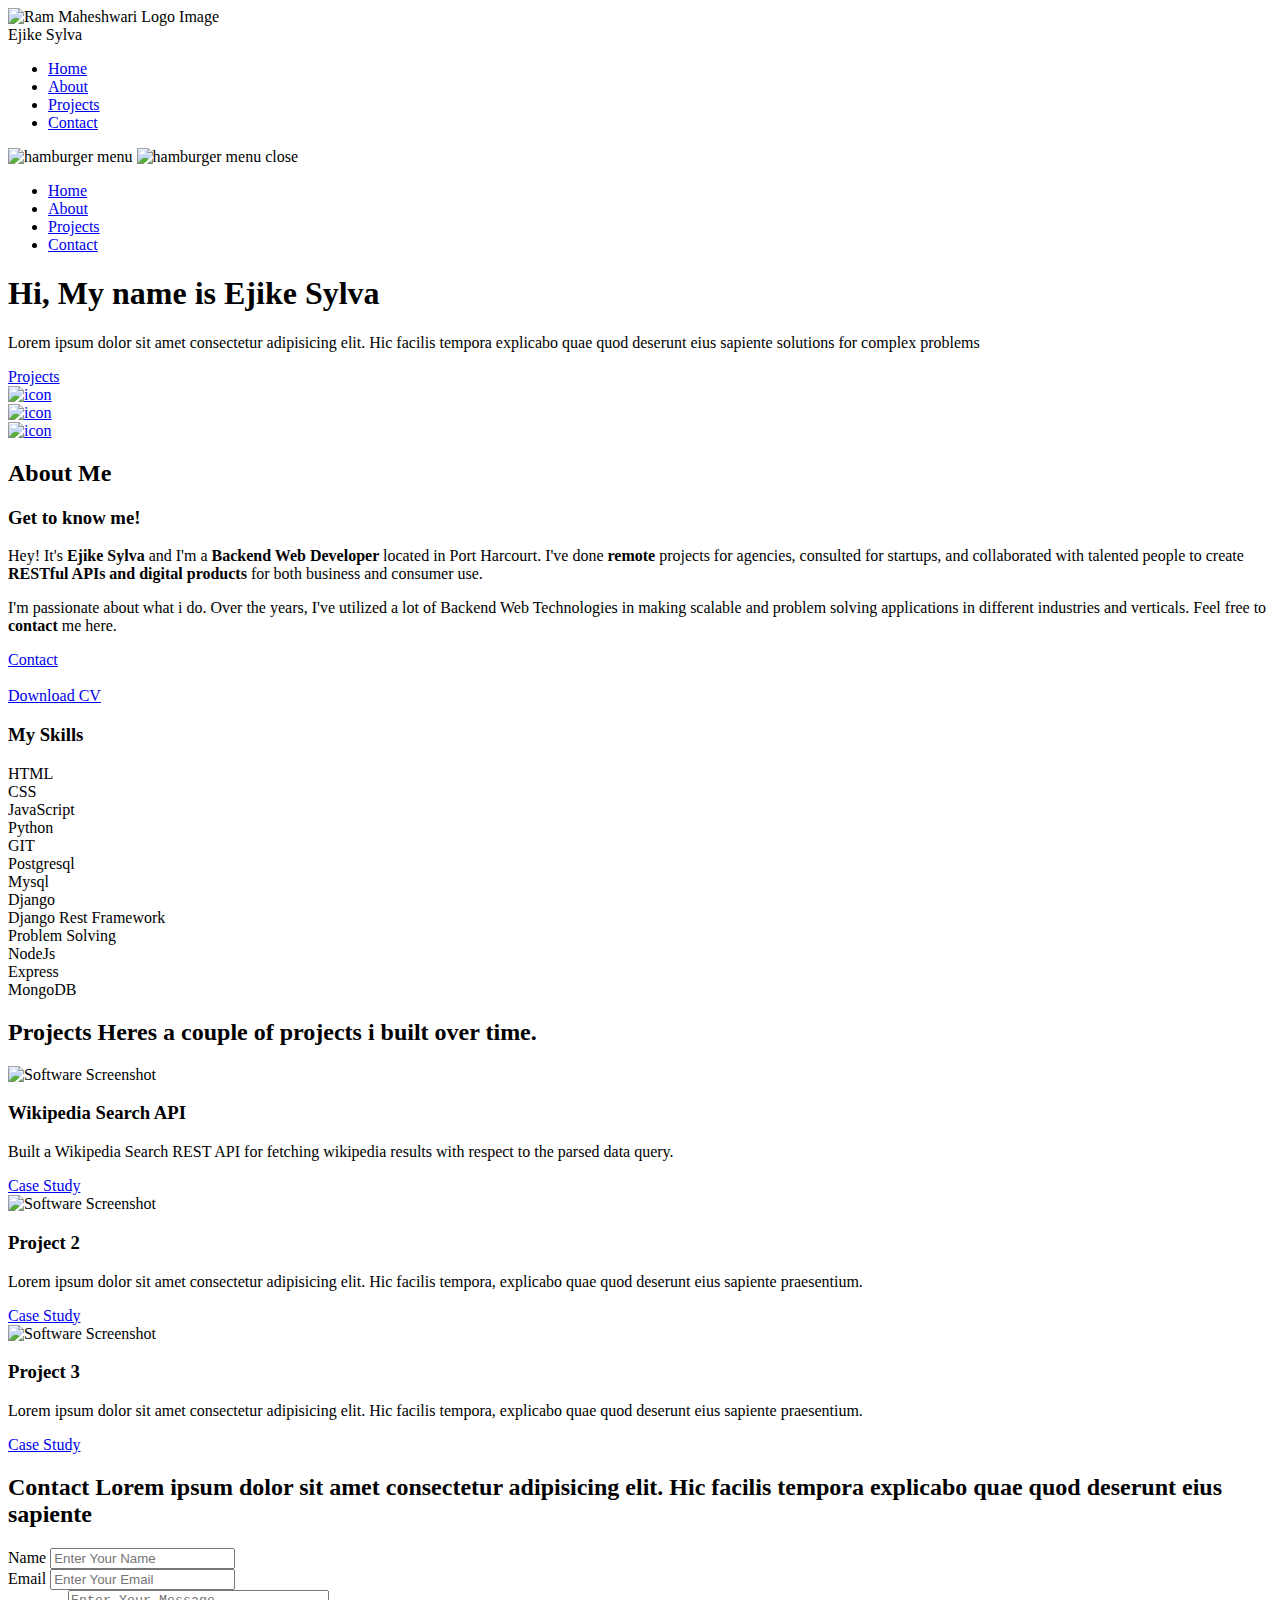
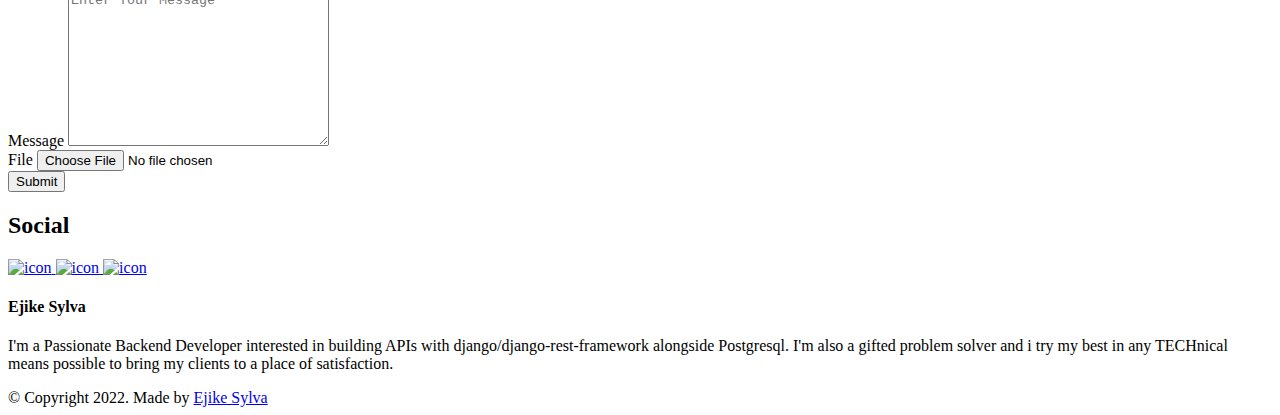
==== index.html @ a20f7a28 "'update'" ====
<!DOCTYPE html>
<html lang="en">
	<head>
		<meta charset="UTF-8" />
		<meta name="viewport" content="width=device-width, initial-scale=1.0" />
		<meta http-equiv="X-UA-Compatible" content="ie=edge" />
		<title>Ejike Sylva Portfolio</title>
		<meta name="description" content="Portfolio Template for Developer" />

		<link rel="stylesheet" href="css/style.css" />

		<link rel="preconnect" href="https://fonts.googleapis.com" />
		<link rel="preconnect" href="https://fonts.gstatic.com" crossorigin />
		<link
			href="https://fonts.googleapis.com/css2?family=Source+Sans+Pro:wght@400;600;700;900&display=swap"
			rel="stylesheet"
		/>
	</head>
	<body>
		<header class="header">
			<div class="header__content">
				<div class="header__logo-container">
					<div class="header__logo-img-cont">
						<img
							src="./assets/jpeg/ejike-sylva.jpg"
							alt="Ram Maheshwari Logo Image"
							class="header__logo-img"
						/>
					</div>
					<span class="header__logo-sub">Ejike Sylva</span>
				</div>
				<div class="header__main">
					<ul class="header__links">
						<li class="header__link-wrapper">
							<a href="./index.html" class="header__link">
								Home
							</a>
						</li>
						<li class="header__link-wrapper">
							<a href="./index.html#about" class="header__link"
								>About
							</a>
						</li>
						<li class="header__link-wrapper">
							<a
								href="./index.html#projects"
								class="header__link"
							>
								Projects
							</a>
						</li>
						<li class="header__link-wrapper">
							<a href="./index.html#contact" class="header__link">
								Contact
							</a>
						</li>
					</ul>
					<div class="header__main-ham-menu-cont">
						<img
							src="./assets/svg/ham-menu.svg"
							alt="hamburger menu"
							class="header__main-ham-menu"
						/>
						<img
							src="./assets/svg/ham-menu-close.svg"
							alt="hamburger menu close"
							class="header__main-ham-menu-close d-none"
						/>
					</div>
				</div>
			</div>
			<div class="header__sm-menu">
				<div class="header__sm-menu-content">
					<ul class="header__sm-menu-links">
						<li class="header__sm-menu-link">
							<a href="./index.html"> Home </a>
						</li>

						<li class="header__sm-menu-link">
							<a href="./index.html#about"> About </a>
						</li>

						<li class="header__sm-menu-link">
							<a href="./index.html#projects"> Projects </a>
						</li>

						<li class="header__sm-menu-link">
							<a href="./index.html#contact"> Contact </a>
						</li>
					</ul>
				</div>
			</div>
		</header>
		<section class="home-hero">
			<div class="home-hero__content">
				<h1 class="heading-primary">Hi, My name is Ejike Sylva</h1>
				<div class="home-hero__info">
					<p class="text-primary">
							Lorem ipsum dolor sit amet consectetur adipisicing elit.
						Hic facilis tempora explicabo quae quod deserunt eius
						sapiente solutions for complex problems
					</p>
				</div>
				<div class="home-hero__cta">
					<a href="./#projects" class="btn btn--bg">Projects</a>
				</div>
			</div>
			<div class="home-hero__socials">
				<div class="home-hero__social">
					<a
						href="https://www.linkedin.com/in/ejike-sylva-58147a212?s=09"
						class="home-hero__social-icon-link"
					>
						<img
							src="./assets/png/linkedin-ico.png"
							alt="icon"
							class="home-hero__social-icon"
						/>
					</a>
				</div>
				<div class="home-hero__social">
					<a
						href="https://github.com/DevSylva"
						class="home-hero__social-icon-link"
					>
						<img
							src="./assets/png/github-ico.png"
							alt="icon"
							class="home-hero__social-icon"
						/>
					</a>
				</div>
				<div class="home-hero__social">
					<a
						href="https://twitter.com/devSylva_?t=e5MxEY6s0dPuECM4Q7MQQA&s=09"
						class="home-hero__social-icon-link"
					>
						<img
							src="./assets/png/twitter-ico.png"
							alt="icon"
							class="home-hero__social-icon"
						/>
					</a>
				</div>
				<!-- <div class="home-hero__social">
					<a href="#" class="home-hero__social-icon-link">
						<img
							src="./assets/png/yt-ico.png"
							alt="icon"
							class="home-hero__social-icon"
						/>
					</a>
				</div> -->
				<!-- <div class="home-hero__social">
					<a
						href="#"
						class="home-hero__social-icon-link home-hero__social-icon-link--bd-none"
					>
						<img
							src="./assets/png/insta-ico.png"
							alt="icon"
							class="home-hero__social-icon"
						/>
					</a>
				</div> -->
			</div>
			<div class="home-hero__mouse-scroll-cont">
				<div class="mouse"></div>
			</div>
		</section>
		<section id="about" class="about sec-pad">
			<div class="main-container">
				<h2 class="heading heading-sec heading-sec__mb-med">
					<span class="heading-sec__main">About Me</span>
					<span class="heading-sec__sub">
						<!-- Lorem ipsum dolor sit amet consectetur adipisicing elit.
						Hic facilis tempora explicabo quae quod deserunt eius
						sapiente -->
					</span>
				</h2>
				<div class="about__content">
					<div class="about__content-main">
						<h3 class="about__content-title">Get to know me!</h3>
						<div class="about__content-details">
							<p class="about__content-details-para">
								Hey! It's
								<strong>Ejike Sylva</strong>
								and I'm a
								<strong> Backend Web Developer </strong>
								located in Port Harcourt. I've done
								<strong> remote </strong>
								projects for agencies, consulted for startups,
								and collaborated with talented people to create
								<strong
									>RESTful APIs and digital products
								</strong>
								for both business and consumer use.
							</p>
							<p class="about__content-details-para">
								I'm passionate about what i do. Over the years,
								I've utilized a lot of Backend Web Technologies
								in making scalable and problem solving
								applications in different industries and
								verticals. Feel free to
								<strong>contact</strong> me here.
							</p>
						</div>
						<a
							href="./#contact"
							class="btn btn--med btn--theme dynamicBgClr m-4 p-4"
							>Contact</a
						>
            <br>
            <!-- <br> -->
            <br>
						<a
							href="https://drive.google.com/file/d/1f53SVpIRqyZtM-JJHrcmC3ZoDpPP6-9q/view"
							class="btn btn--med btn--theme dynamicBgClr m-4 pt-4"
							>Download CV</a
						>
					</div>
					<div class="about__content-skills">
						<h3 class="about__content-title">My Skills</h3>
						<div class="skills">
							<div class="skills__skill">HTML</div>
							<div class="skills__skill">CSS</div>
							<div class="skills__skill">JavaScript</div>
							<div class="skills__skill">Python</div>
							<div class="skills__skill">GIT</div>
							<div class="skills__skill">Postgresql</div>
							<div class="skills__skill">Mysql</div>
							<div class="skills__skill">Django</div>
							<div class="skills__skill">
								Django Rest Framework
							</div>
							<div class="skills__skill">Problem Solving</div>
							<div class="skills__skill">NodeJs</div>
							<div class="skills__skill">Express</div>
							<div class="skills__skill">MongoDB</div>
						</div>
					</div>
				</div>
			</div>
		</section>
		<section id="projects" class="projects sec-pad">
			<div class="main-container">
				<h2 class="heading heading-sec heading-sec__mb-bg">
					<span class="heading-sec__main">Projects</span>
					<span class="heading-sec__sub">
						Heres a couple of projects i built over time.
					</span>
				</h2>

				<div class="projects__content">
					<div class="projects__row">
						<div class="projects__row-img-cont">
							<img
								src="./assets/jpeg/project.jpg"
								alt="Software Screenshot"
								class="projects__row-img"
								loading="lazy"
							/>
						</div>
						<div class="projects__row-content">
							<h3 class="projects__row-content-title">
								Wikipedia Search API
							</h3>
							<p class="projects__row-content-desc">
								Built a Wikipedia Search REST API for fetching wikipedia results with respect to the parsed data query.
							</p>
							<a
								href="./project-1.html"
								class="btn btn--med btn--theme dynamicBgClr"
								target="_blank"
								>Case Study</a
							>
						</div>
					</div>
					<div class="projects__row">
						<div class="projects__row-img-cont">
							<img
								src="./assets/jpeg/project-mockup-example.jpeg"
								alt="Software Screenshot"
								class="projects__row-img"
								loading="lazy"
							/>
						</div>
						<div class="projects__row-content">
							<h3 class="projects__row-content-title">
								Project 2
							</h3>
							<p class="projects__row-content-desc">
								Lorem ipsum dolor sit amet consectetur
								adipisicing elit. Hic facilis tempora, explicabo
								quae quod deserunt eius sapiente praesentium.
							</p>
							<a
								href="./project-2.html"
								class="btn btn--med btn--theme dynamicBgClr"
								target="_blank"
								>Case Study</a
							>
						</div>
					</div>
					<div class="projects__row">
						<div class="projects__row-img-cont">
							<img
								src="./assets/jpeg/project-mockup-example.jpeg"
								alt="Software Screenshot"
								class="projects__row-img"
								loading="lazy"
							/>
						</div>
						<div class="projects__row-content">
							<h3 class="projects__row-content-title">
								Project 3
							</h3>
							<p class="projects__row-content-desc">
								Lorem ipsum dolor sit amet consectetur
								adipisicing elit. Hic facilis tempora, explicabo
								quae quod deserunt eius sapiente praesentium.
							</p>
							<a
								href="./project-3.html"
								class="btn btn--med btn--theme dynamicBgClr"
								target="_blank"
								>Case Study</a
							>
						</div>
					</div>
				</div>
			</div>
		</section>
		<section id="contact" class="contact sec-pad dynamicBg">
			<div class="main-container">
				<h2 class="heading heading-sec heading-sec__mb-med">
					<span class="heading-sec__main heading-sec__main--lt"
						>Contact</span
					>
					<span class="heading-sec__sub heading-sec__sub--lt">
						Lorem ipsum dolor sit amet consectetur adipisicing elit.
						Hic facilis tempora explicabo quae quod deserunt eius
						sapiente
					</span>
				</h2>
				<div class="contact__form-container">
					<form
						name="contact"
						action="#"
						class="contact__form"
						data-netlify="true"
					>
						<div class="contact__form-field">
							<label class="contact__form-label" for="name"
								>Name</label
							>
							<input
								required
								placeholder="Enter Your Name"
								type="text"
								class="contact__form-input"
								name="name"
								id="name"
							/>
						</div>
						<div class="contact__form-field">
							<label class="contact__form-label" for="email"
								>Email</label
							>
							<input
								required
								placeholder="Enter Your Email"
								type="text"
								class="contact__form-input"
								name="email"
								id="email"
							/>
						</div>
						<div class="contact__form-field">
							<label class="contact__form-label" for="message"
								>Message</label
							>
							<textarea
								required
								cols="30"
								rows="10"
								class="contact__form-input"
								placeholder="Enter Your Message"
								name="message"
								id="message"
							></textarea>
						</div>
						<div class="contact__form-field">
							<label class="contact__form-label" for="file"
								>File</label
							>
							<input
								type="file"
								class="contact__form-input"
								name="file"
								id="file"
							/>
						</div>
						<button
							type="submit"
							class="btn btn--theme contact__btn"
						>
							Submit
						</button>
					</form>
				</div>
			</div>
		</section>
		<footer class="main-footer">
			<div class="main-container">
				<div class="main-footer__upper">
					<div class="main-footer__row main-footer__row-1">
						<h2 class="heading heading-sm main-footer__heading-sm">
							<span>Social</span>
						</h2>
						<div class="main-footer__social-cont">
							<a
								target="_blank"
								rel="noreferrer"
								href="https://www.linkedin.com/in/ejike-sylva-58147a212?s=09"
							>
								<img
									class="main-footer__icon"
									src="./assets/png/linkedin-ico.png"
									alt="icon"
								/>
							</a>
							<a
								target="_blank"
								rel="noreferrer"
								href="https://github.com/DevSylva"
							>
								<img
									class="main-footer__icon"
									src="./assets/png/github-ico.png"
									alt="icon"
								/>
							</a>
							<a
								target="_blank"
								rel="noreferrer"
								href="https://twitter.com/devSylva_?t=e5MxEY6s0dPuECM4Q7MQQA&s=09"
							>
								<img
									class="main-footer__icon"
									src="./assets/png/twitter-ico.png"
									alt="icon"
								/>
							</a>
							<!-- <a target="_blank" rel="noreferrer" href="#">
								<img
									class="main-footer__icon"
									src="./assets/png/yt-ico.png"
									alt="icon"
								/>
							</a>
							<a target="_blank" rel="noreferrer" href="#">
								<img
									class="main-footer__icon main-footer__icon--mr-none"
									src="./assets/png/insta-ico.png"
									alt="icon"
								/>
							</a> -->
						</div>
					</div>
					<div class="main-footer__row main-footer__row-2">
						<h4 class="heading heading-sm text-lt">Ejike Sylva</h4>
						<p class="main-footer__short-desc">
							I'm a Passionate Backend Developer interested in
							building APIs with django/django-rest-framework
							alongside Postgresql. I'm also a gifted problem
							solver and i try my best in any TECHnical means
							possible to bring my clients to a place of
							satisfaction.
						</p>
					</div>
				</div>

				<!-- If you give me some credit or shoutout here by linking to my website, then it will be a big thing for me and will help me a lot :) -->
				<div class="main-footer__lower">
					&copy; Copyright 2022. Made by
					<a
						rel="noreferrer"
						target="_blank"
						href="https://twitter.com/devSylva_?t=e5MxEY6s0dPuECM4Q7MQQA&s=09"
						>Ejike Sylva</a
					>
				</div>
			</div>
		</footer>

		<script src="./index.js"></script>
	</body>
</html>
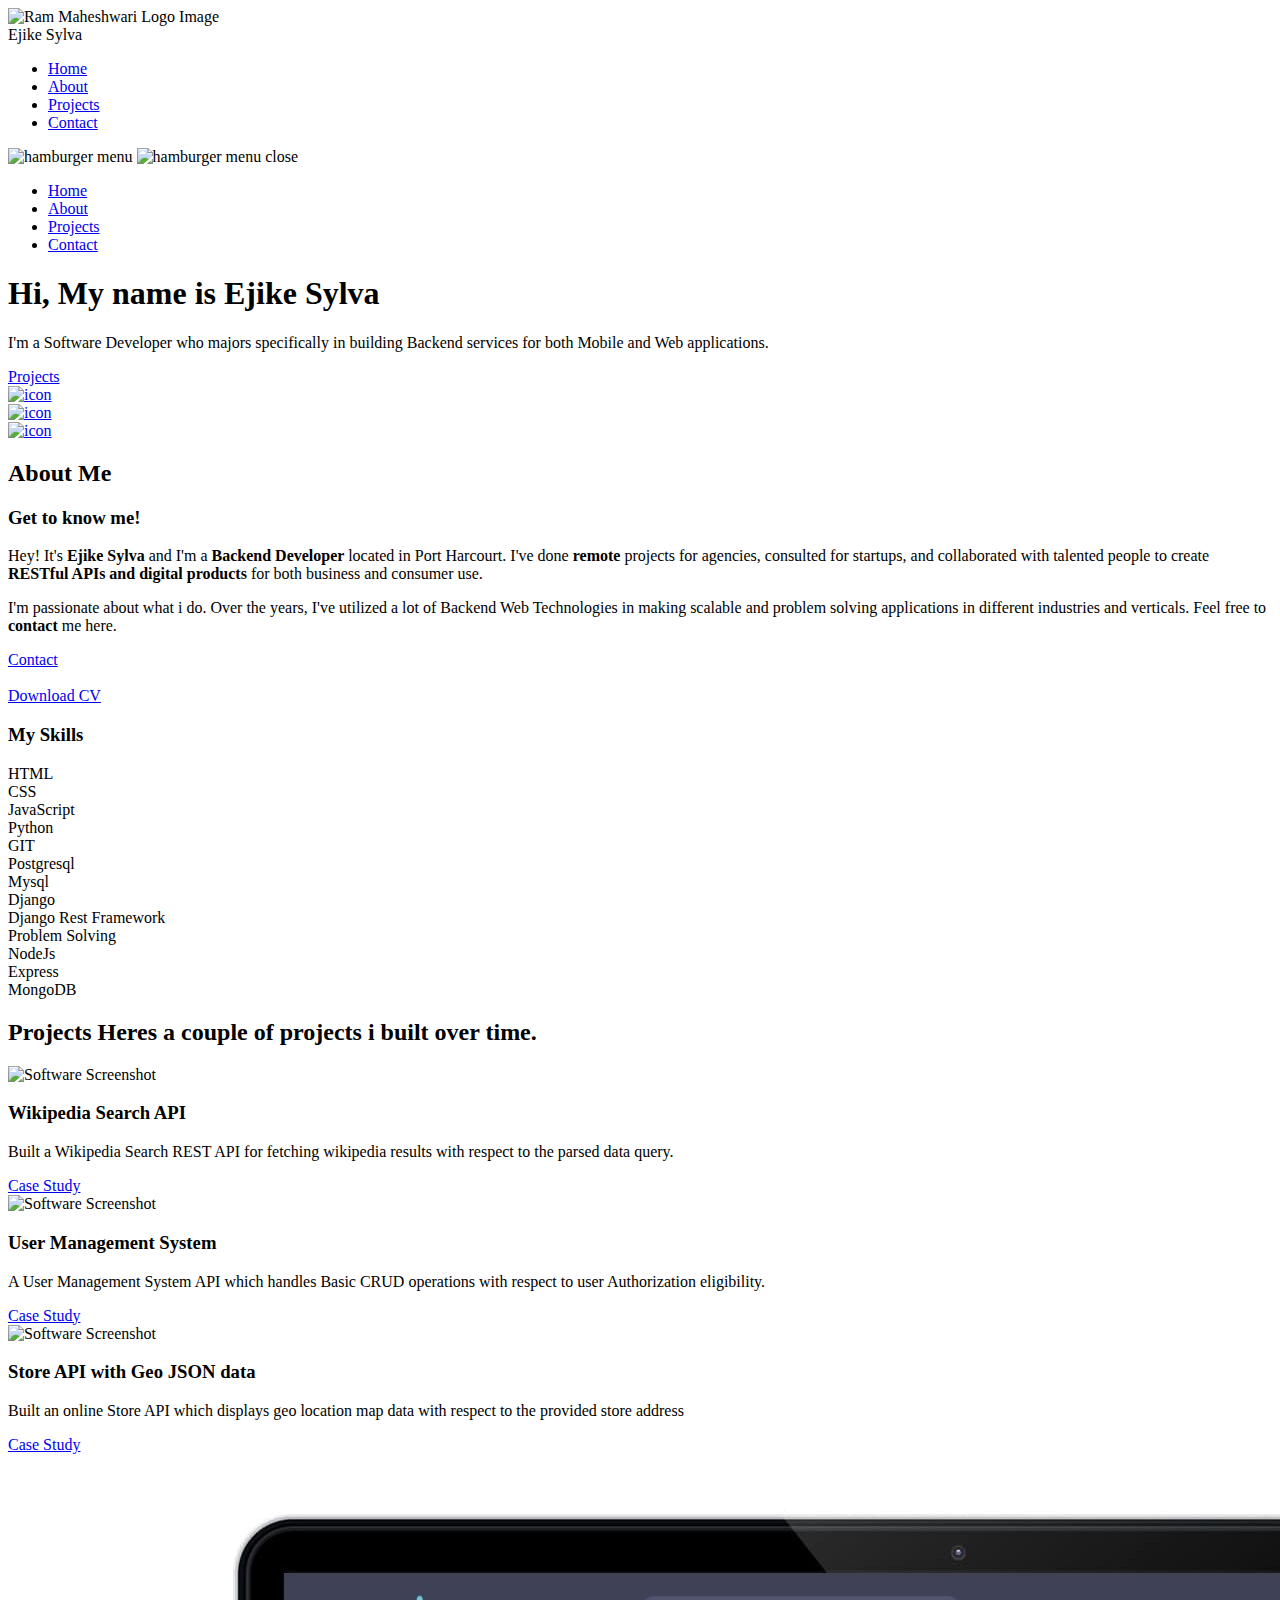
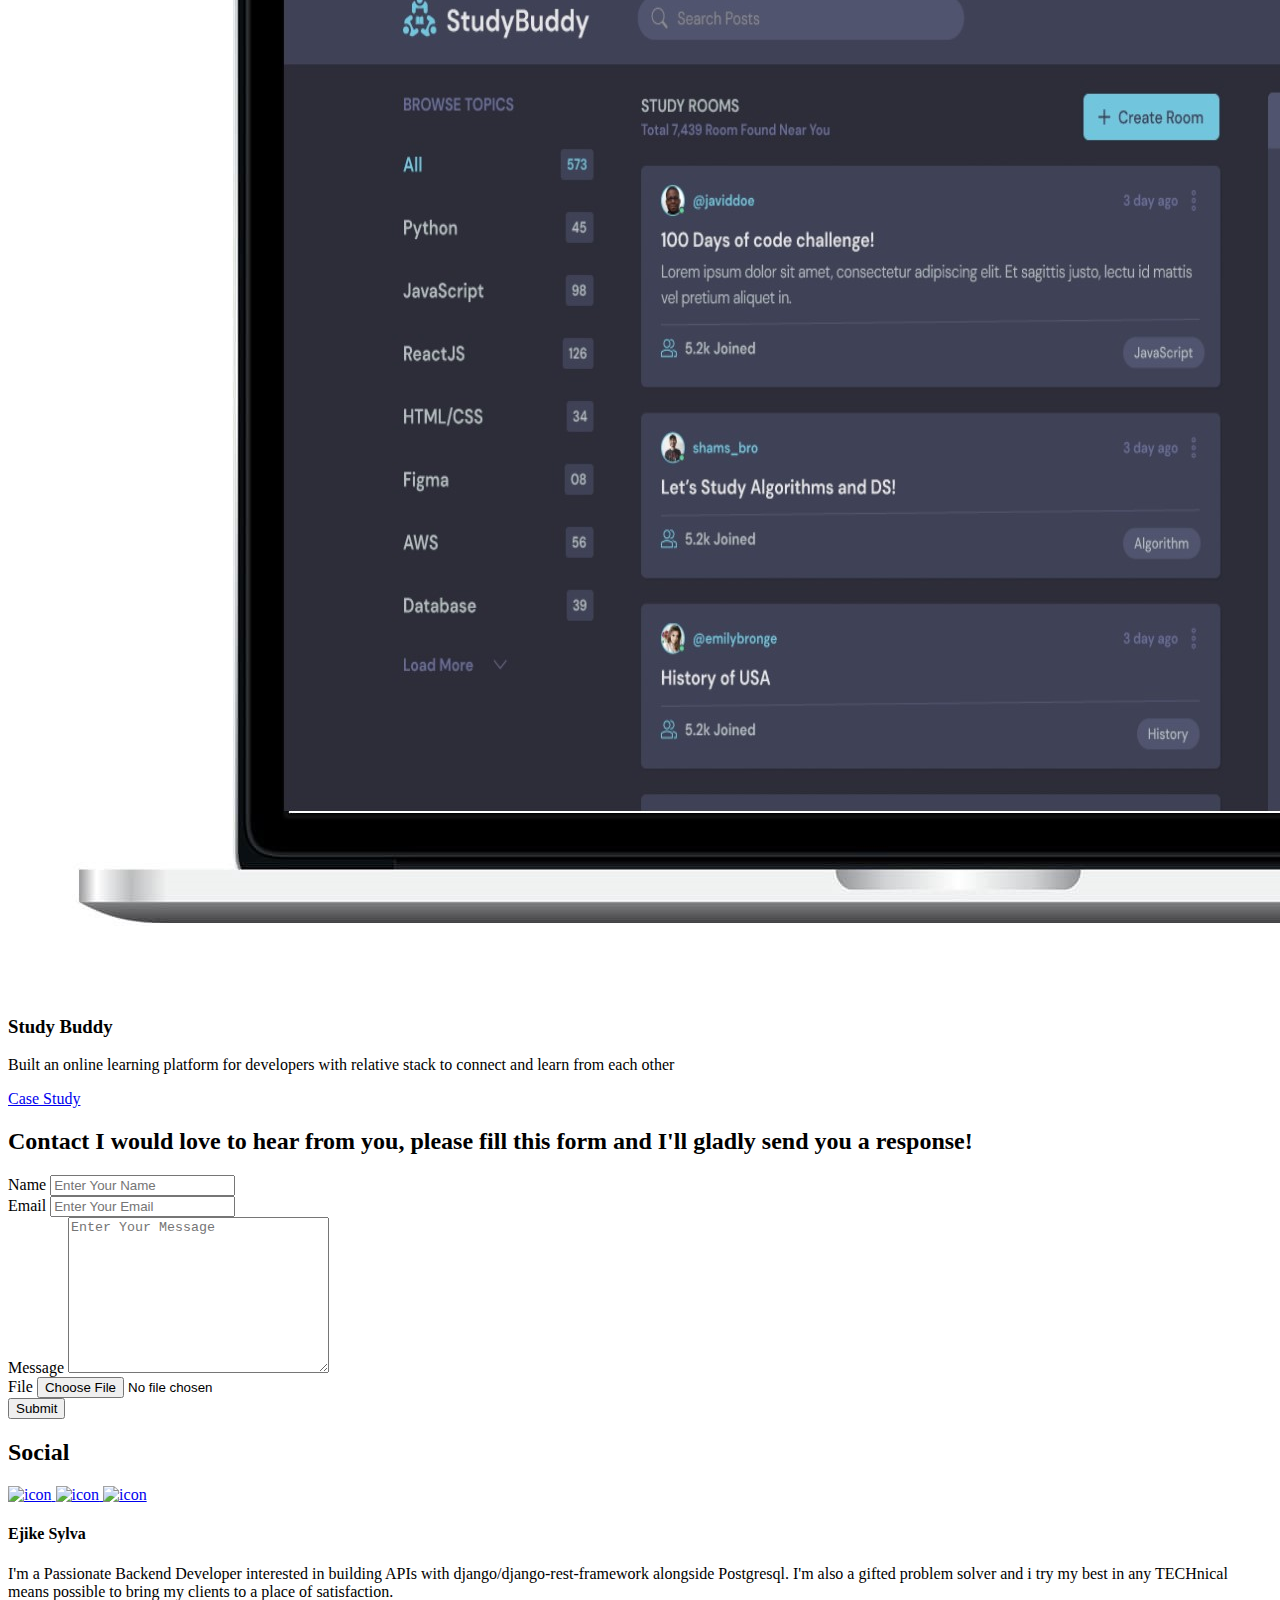
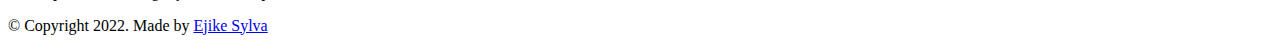
==== commit 526b3b3c: "'update'" ====
--- a/index.html
+++ b/index.html
@@ -96,9 +96,7 @@
 				<h1 class="heading-primary">Hi, My name is Ejike Sylva</h1>
 				<div class="home-hero__info">
 					<p class="text-primary">
-							Lorem ipsum dolor sit amet consectetur adipisicing elit.
-						Hic facilis tempora explicabo quae quod deserunt eius
-						sapiente solutions for complex problems
+							I'm a Software Developer who majors specifically in building Backend services for both Mobile and Web applications.
 					</p>
 				</div>
 				<div class="home-hero__cta">
@@ -186,7 +184,7 @@
 								Hey! It's
 								<strong>Ejike Sylva</strong>
 								and I'm a
-								<strong> Backend Web Developer </strong>
+								<strong> Backend Developer </strong>
 								located in Port Harcourt. I've done
 								<strong> remote </strong>
 								projects for agencies, consulted for startups,
@@ -279,7 +277,7 @@
 					<div class="projects__row">
 						<div class="projects__row-img-cont">
 							<img
-								src="./assets/jpeg/project-mockup-example.jpeg"
+								src="./assets/jpeg/project2.jpg"
 								alt="Software Screenshot"
 								class="projects__row-img"
 								loading="lazy"
@@ -287,12 +285,10 @@
 						</div>
 						<div class="projects__row-content">
 							<h3 class="projects__row-content-title">
-								Project 2
+								User Management System
 							</h3>
 							<p class="projects__row-content-desc">
-								Lorem ipsum dolor sit amet consectetur
-								adipisicing elit. Hic facilis tempora, explicabo
-								quae quod deserunt eius sapiente praesentium.
+								A User Management System API which handles Basic CRUD operations with respect to user Authorization eligibility.
 							</p>
 							<a
 								href="./project-2.html"
@@ -305,7 +301,7 @@
 					<div class="projects__row">
 						<div class="projects__row-img-cont">
 							<img
-								src="./assets/jpeg/project-mockup-example.jpeg"
+								src="./assets/jpeg/project3.jpg"
 								alt="Software Screenshot"
 								class="projects__row-img"
 								loading="lazy"
@@ -313,15 +309,37 @@
 						</div>
 						<div class="projects__row-content">
 							<h3 class="projects__row-content-title">
-								Project 3
+								Store API with Geo JSON data
 							</h3>
 							<p class="projects__row-content-desc">
-								Lorem ipsum dolor sit amet consectetur
-								adipisicing elit. Hic facilis tempora, explicabo
-								quae quod deserunt eius sapiente praesentium.
+								Built an online Store API which displays geo location map data with respect to the provided store address 
 							</p>
 							<a
 								href="./project-3.html"
+								class="btn btn--med btn--theme dynamicBgClr"
+								target="_blank"
+								>Case Study</a
+							>
+						</div>
+					</div>
+					<div class="projects__row">
+						<div class="projects__row-img-cont">
+							<img
+								src="./assets/jpeg/project-4.jpg"
+								alt="Software Screenshot"
+								class="projects__row-img"
+								loading="lazy"
+							/>
+						</div>
+						<div class="projects__row-content">
+							<h3 class="projects__row-content-title">
+								Study Buddy
+							</h3>
+							<p class="projects__row-content-desc">
+								Built an online learning platform for developers with relative stack to connect and learn from each other 
+							</p>
+							<a
+								href="./project-4.html"
 								class="btn btn--med btn--theme dynamicBgClr"
 								target="_blank"
 								>Case Study</a
@@ -338,9 +356,7 @@
 						>Contact</span
 					>
 					<span class="heading-sec__sub heading-sec__sub--lt">
-						Lorem ipsum dolor sit amet consectetur adipisicing elit.
-						Hic facilis tempora explicabo quae quod deserunt eius
-						sapiente
+						I would love to hear from you, please fill this form and I'll gladly send you a response!
 					</span>
 				</h2>
 				<div class="contact__form-container">
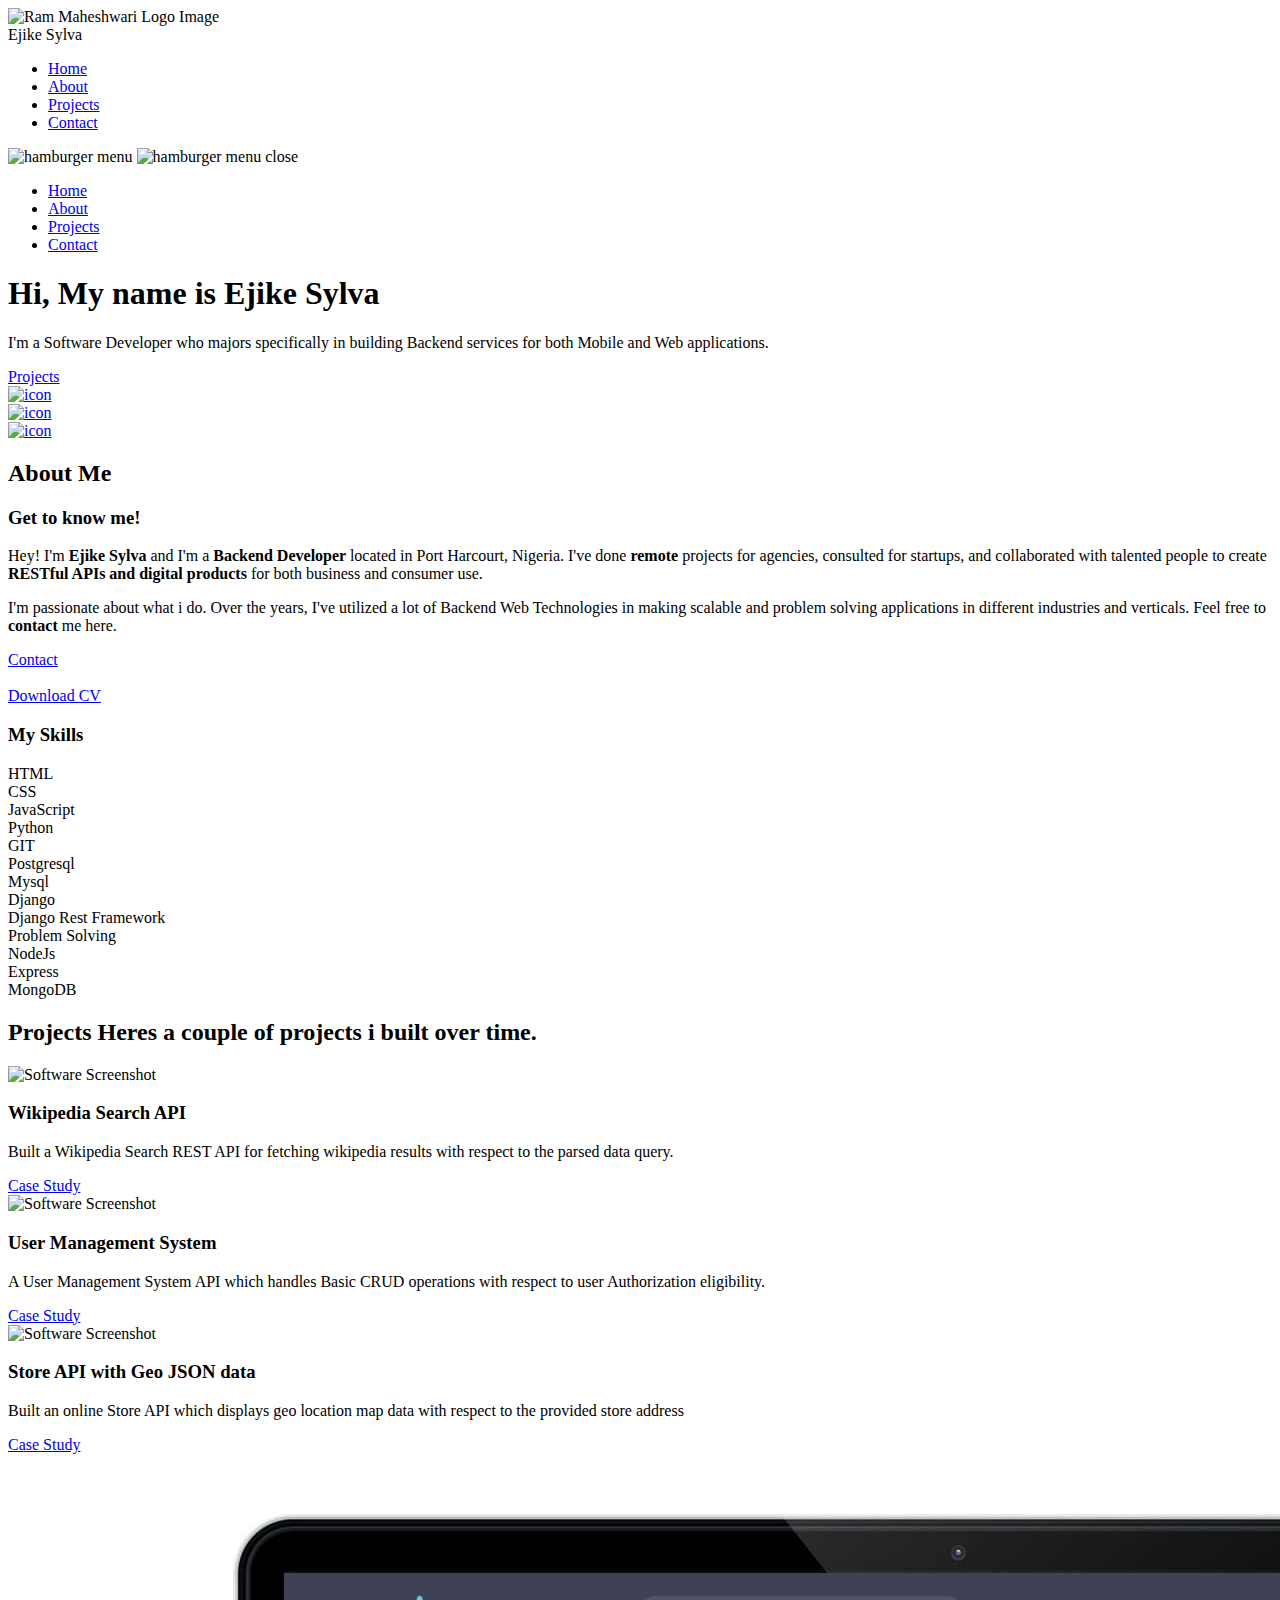
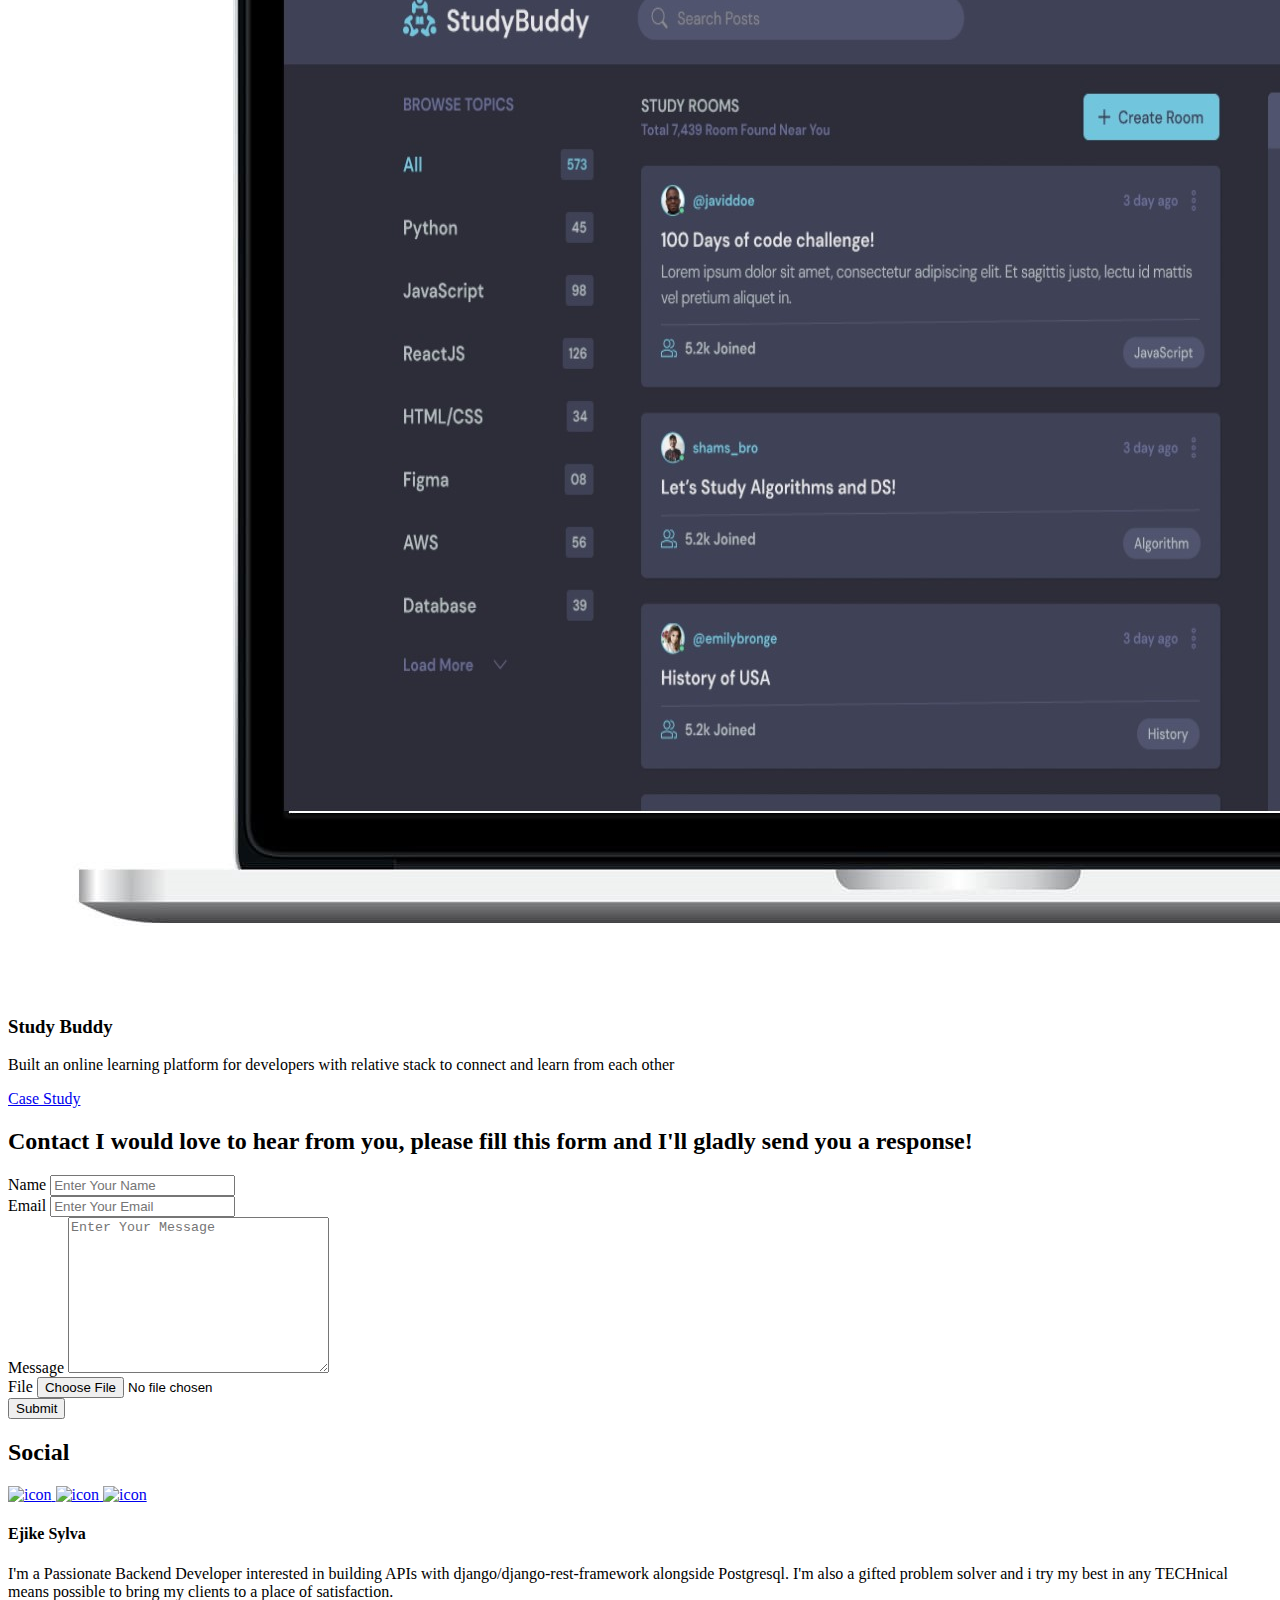
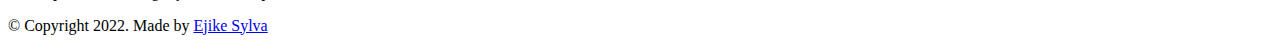
==== commit 7100ccb4: "'update'" ====
--- a/index.html
+++ b/index.html
@@ -181,11 +181,11 @@
 						<h3 class="about__content-title">Get to know me!</h3>
 						<div class="about__content-details">
 							<p class="about__content-details-para">
-								Hey! It's
+								Hey! I'm
 								<strong>Ejike Sylva</strong>
 								and I'm a
 								<strong> Backend Developer </strong>
-								located in Port Harcourt. I've done
+								located in Port Harcourt, Nigeria. I've done
 								<strong> remote </strong>
 								projects for agencies, consulted for startups,
 								and collaborated with talented people to create
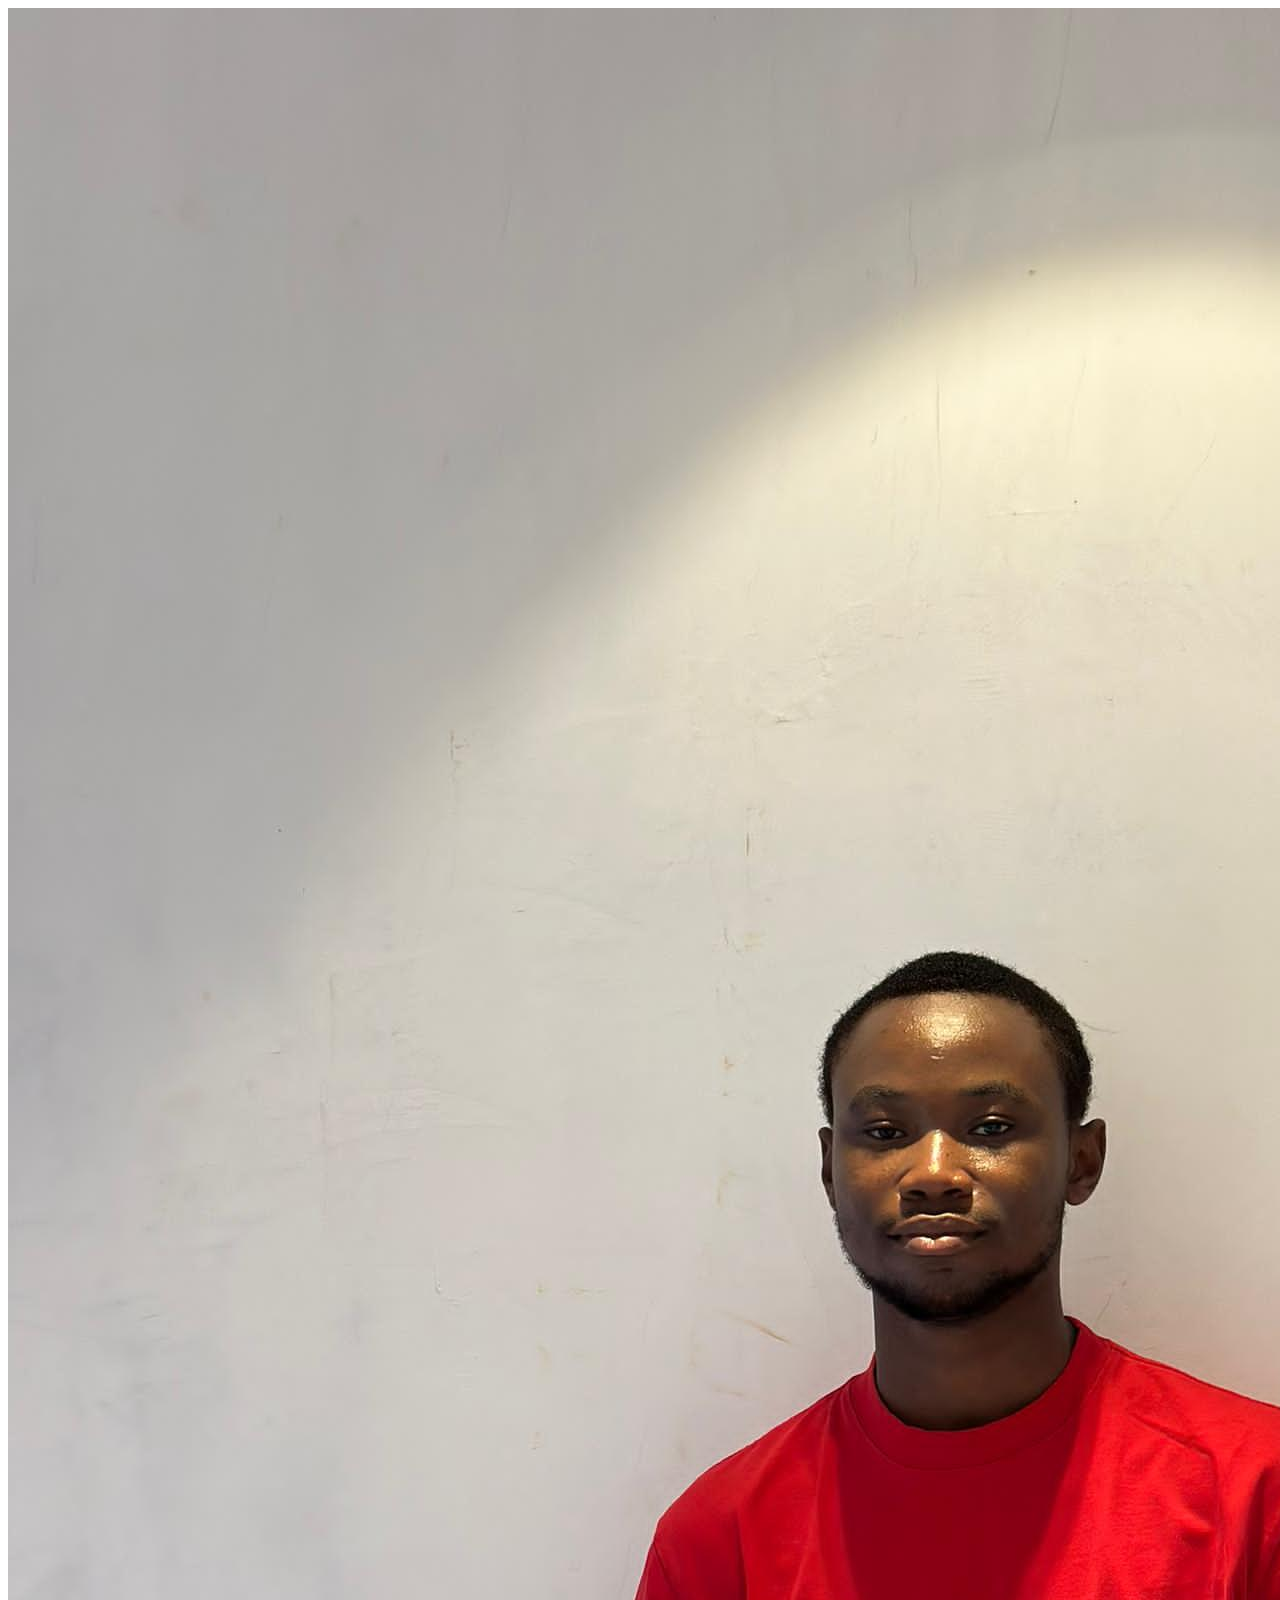
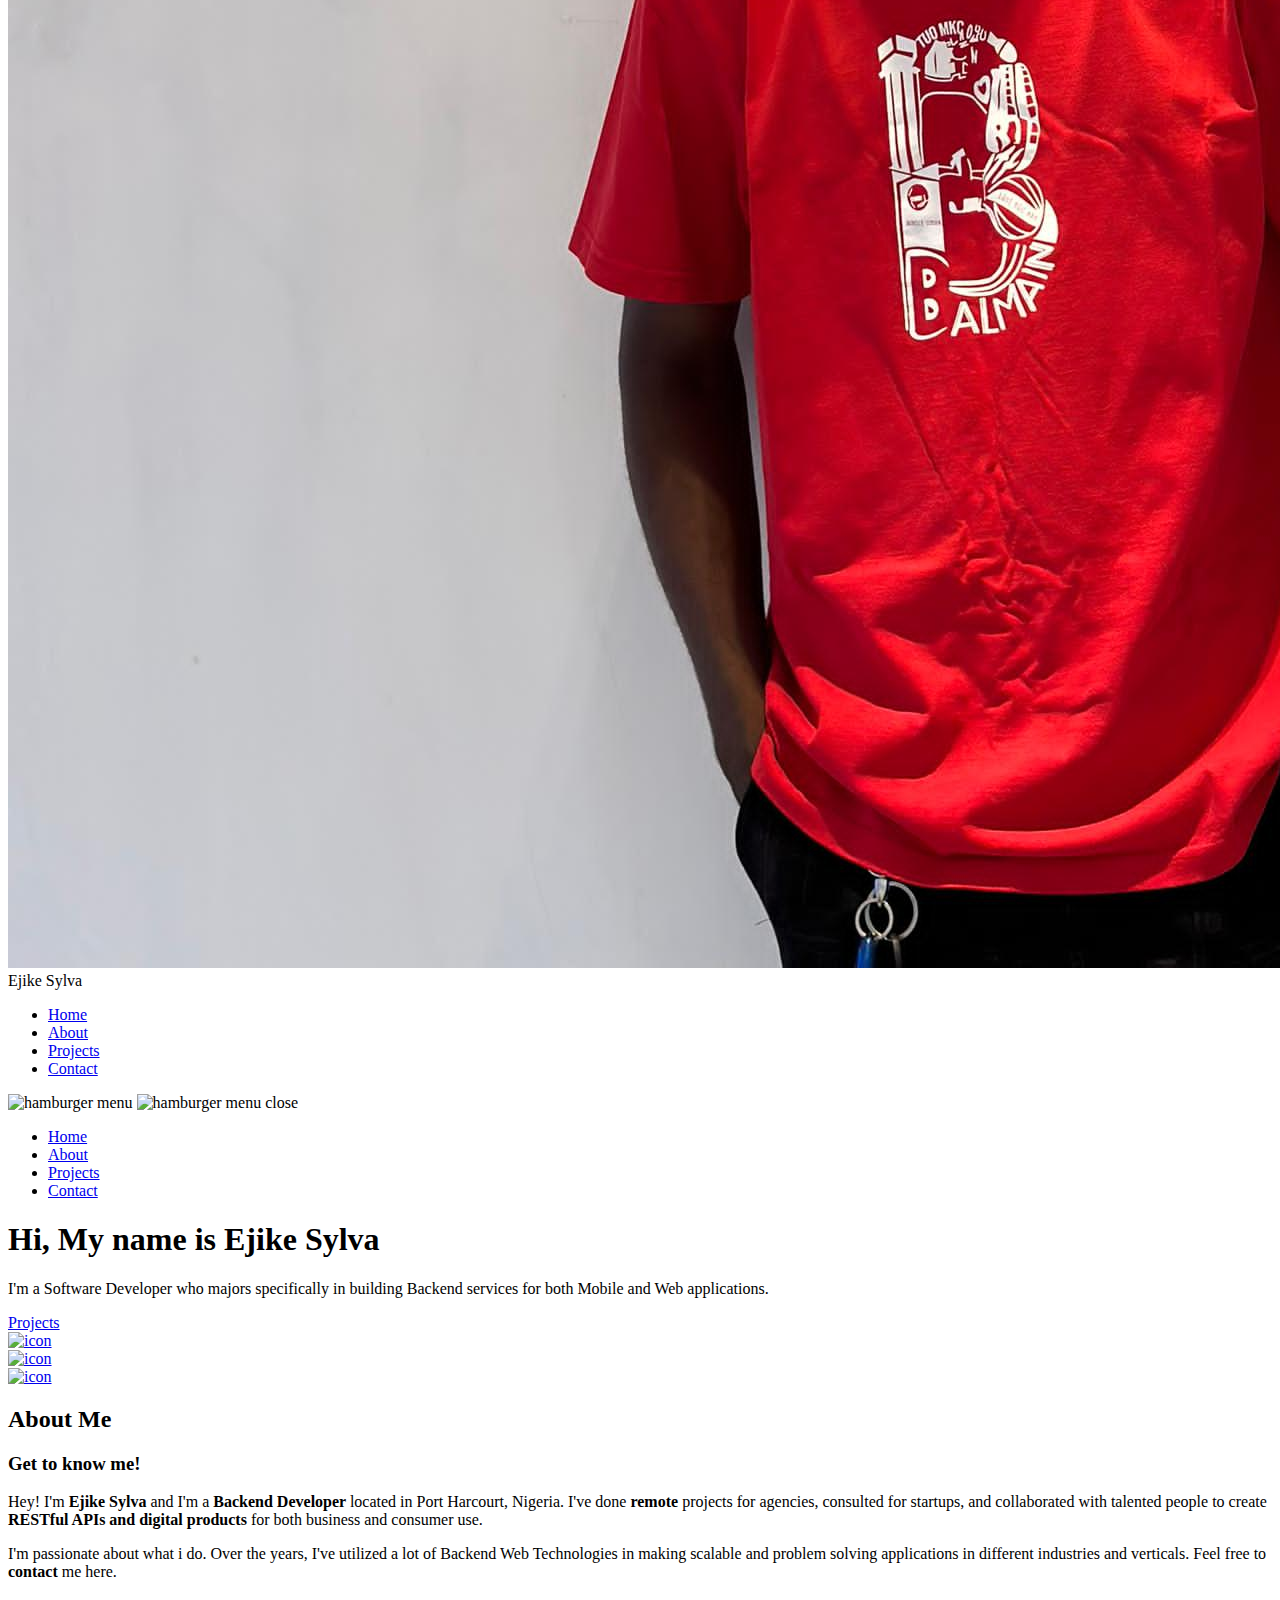
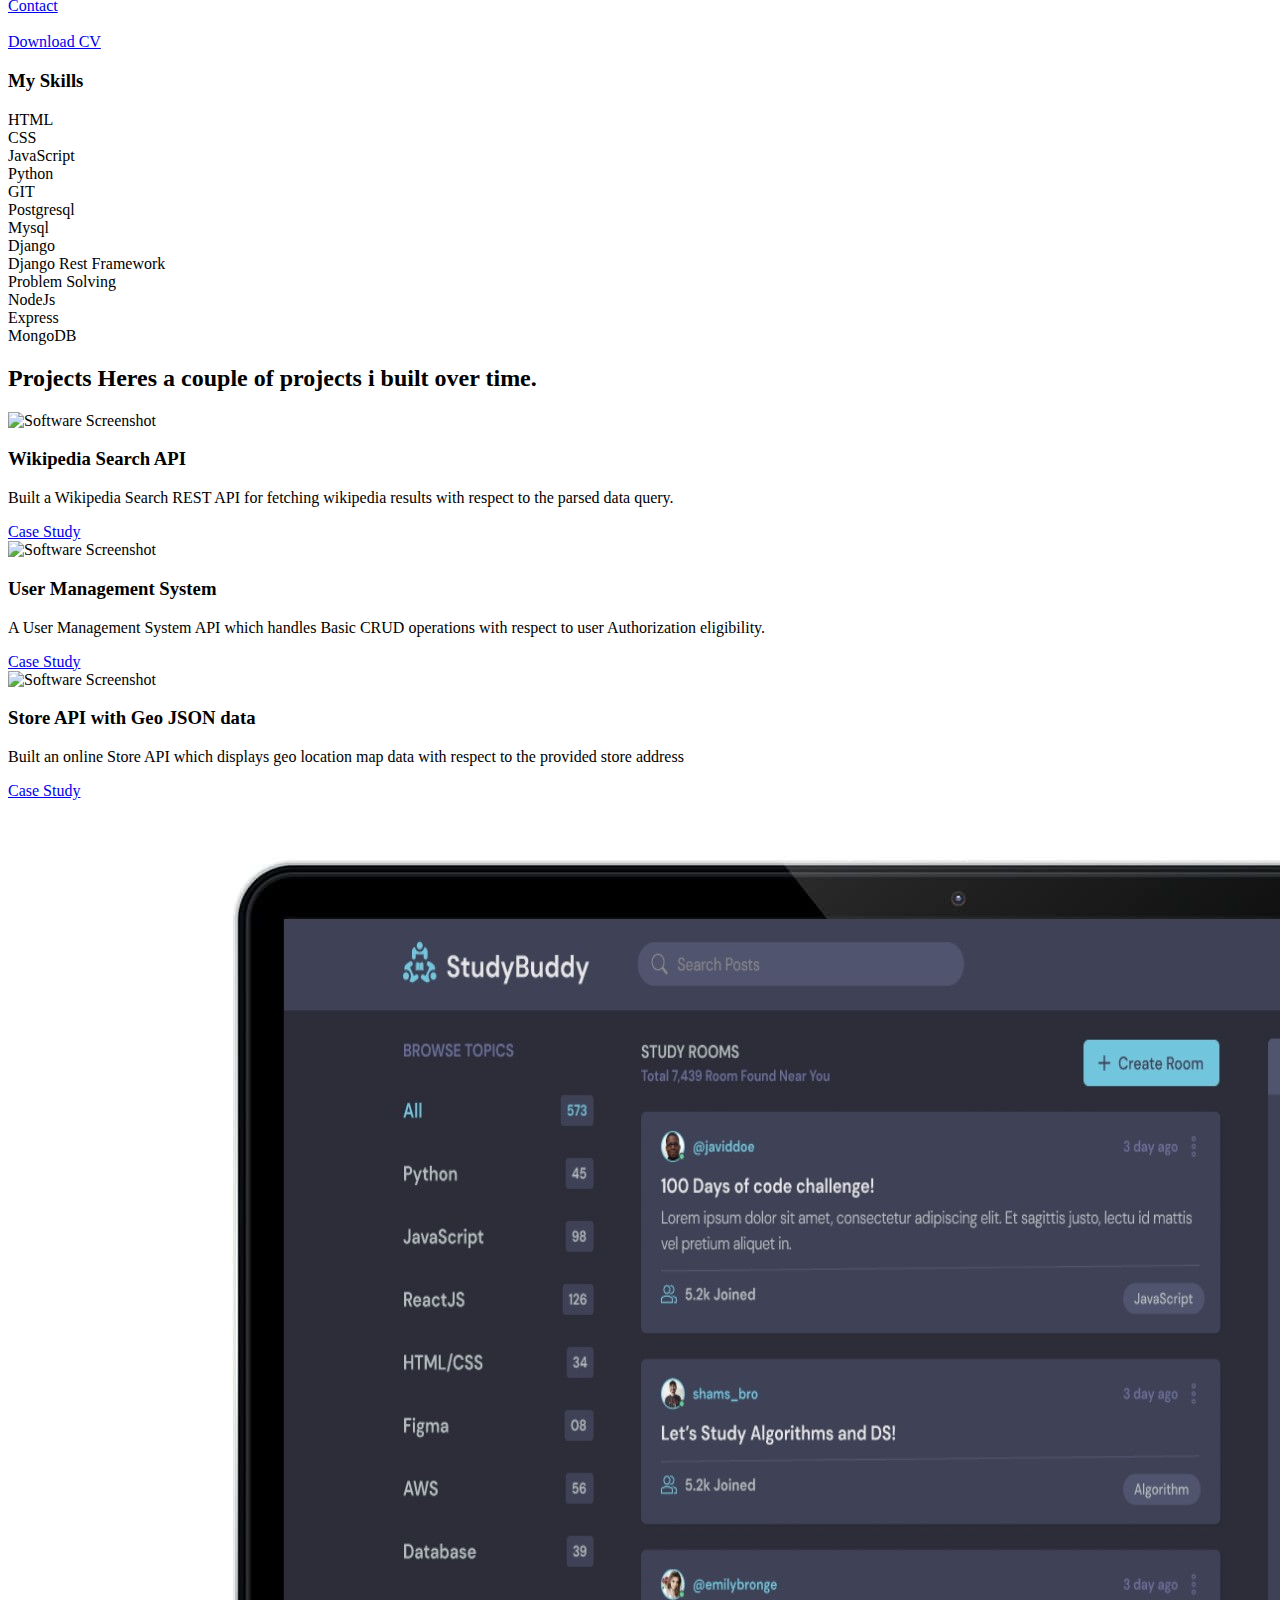
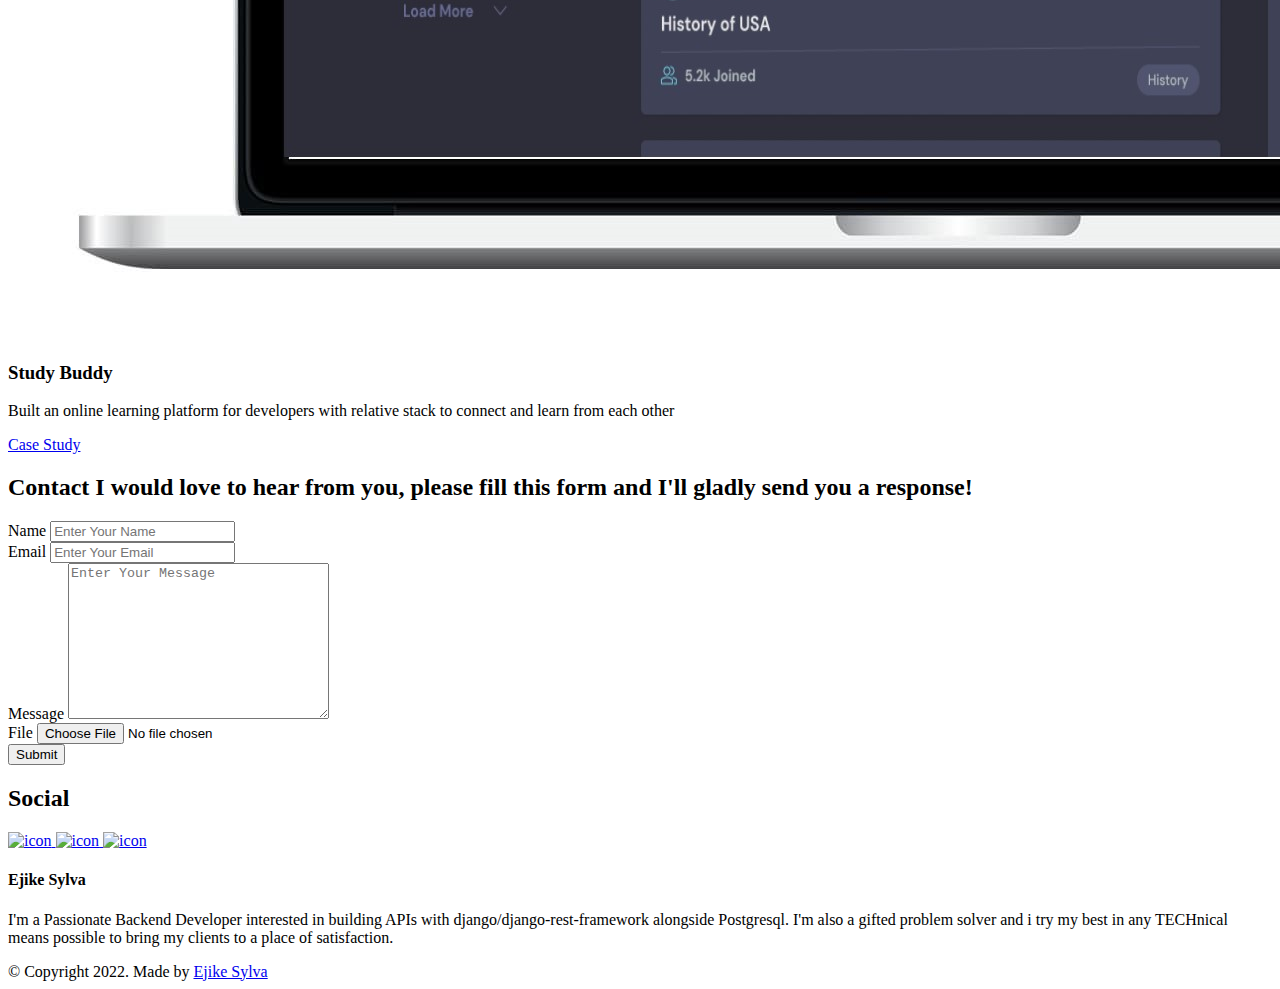
==== commit 69ab20be: "Update index.html" ====
--- a/index.html
+++ b/index.html
@@ -22,7 +22,7 @@
 				<div class="header__logo-container">
 					<div class="header__logo-img-cont">
 						<img
-							src="./assets/jpeg/ejike-sylva.jpg"
+							src="./assets/jpeg/sylva.jpeg"
 							alt="Ram Maheshwari Logo Image"
 							class="header__logo-img"
 						/>
@@ -212,8 +212,8 @@
             <!-- <br> -->
             <br>
 						<a
-							href="https://drive.google.com/file/d/1f53SVpIRqyZtM-JJHrcmC3ZoDpPP6-9q/view"
-							class="btn btn--med btn--theme dynamicBgClr m-4 pt-4"
+							href="https://drive.google.com/file/d/1iPoPiVWGbD-1ZWHua8w1l39FVLMhaxuQ/view?usp=drivesdk"
+							class="btn btn--med btn--theme dynamicBgClr m-4 p-4"
 							>Download CV</a
 						>
 					</div>
